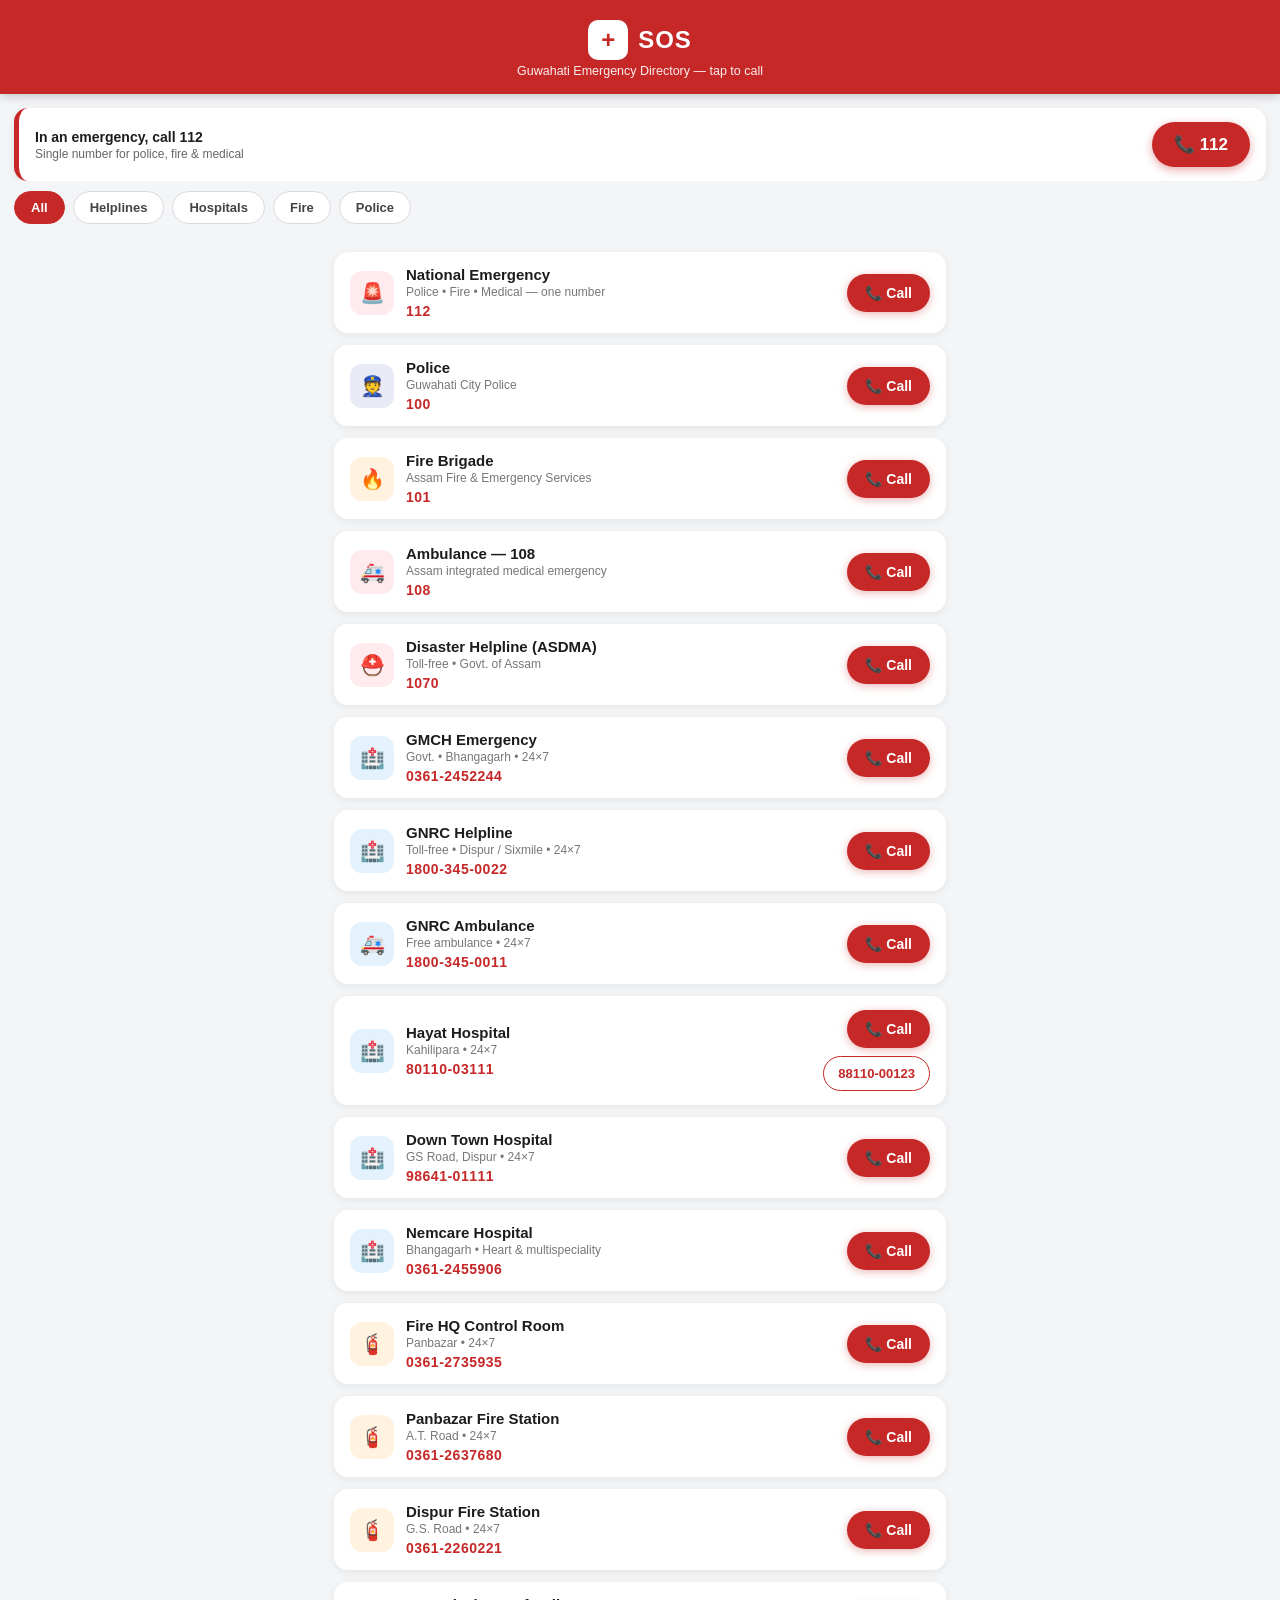
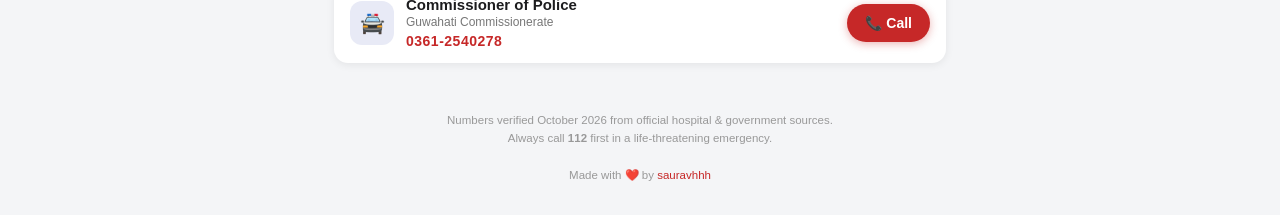
==== docs/index.html @ d59fa304 "SOS: add index.html" ====
<!DOCTYPE html>
<html lang="en">
<head>
<meta charset="UTF-8">
<meta name="viewport" content="width=device-width, initial-scale=1.0, viewport-fit=cover">
<title>SOS — Guwahati Emergency Numbers</title>
<meta name="description" content="Emergency helplines, hospitals, fire and police contacts for Guwahati. Tap to call.">
<meta name="theme-color" content="#c62828">
<link rel="manifest" href="manifest.json">
<link rel="icon" href="icon-192.png" type="image/png">
<link rel="apple-touch-icon" href="icon-192.png">
<style>
  *{margin:0;padding:0;box-sizing:border-box;-webkit-tap-highlight-color:transparent}
  body{font-family:-apple-system,BlinkMacSystemFont,"Segoe UI",Roboto,sans-serif;
    background:#f4f5f7; color:#1c1c1e; min-height:100vh; min-height:100dvh;}
  header{background:#c62828; color:#fff; padding:20px 16px 16px; text-align:center;
    position:sticky; top:0; z-index:10; box-shadow:0 2px 10px rgba(0,0,0,.2);}
  header .sos{display:inline-flex; align-items:center; gap:10px;}
  header .badge{width:40px; height:40px; border-radius:10px; background:#fff;
    display:flex; align-items:center; justify-content:center;
    font-size:24px; font-weight:800; color:#c62828;}
  header h1{font-size:24px; font-weight:800; letter-spacing:1px;}
  header p{font-size:12.5px; opacity:.92; margin-top:4px;}
  .banner{margin:14px 14px 0; background:#fff; border-radius:14px; padding:14px 16px;
    display:flex; align-items:center; justify-content:space-between; gap:12px;
    box-shadow:0 2px 8px rgba(0,0,0,.08); border-left:5px solid #c62828;}
  .banner .t{font-size:14px; font-weight:700;}
  .banner .s{font-size:12px; color:#666; margin-top:2px;}
  .call-big{display:inline-flex; align-items:center; gap:8px; background:#c62828; color:#fff;
    text-decoration:none; font-weight:800; font-size:17px; padding:12px 22px; border-radius:999px;
    box-shadow:0 3px 10px rgba(198,40,40,.4); white-space:nowrap;}
  .call-big:active{transform:scale(.96);}
  .chips{position:sticky; top:104px; z-index:9; background:#f4f5f7; padding:10px 14px;
    display:flex; gap:8px; overflow-x:auto; -webkit-overflow-scrolling:touch;}
  .chip{flex:0 0 auto; border:1.5px solid #d7d9de; background:#fff; color:#444;
    font-size:13px; font-weight:600; padding:8px 16px; border-radius:999px; cursor:pointer;}
  .chip.on{background:#c62828; border-color:#c62828; color:#fff;}
  main{padding:6px 14px 30px; max-width:640px; margin:0 auto;}
  .card{background:#fff; border-radius:14px; padding:14px 16px; margin-top:12px;
    box-shadow:0 2px 8px rgba(0,0,0,.07); display:flex; align-items:center; gap:12px;}
  .card .ic{flex:0 0 44px; width:44px; height:44px; border-radius:12px;
    display:flex; align-items:center; justify-content:center; font-size:20px;}
  .ic.helpline{background:#ffebee;} .ic.hospital{background:#e3f2fd;}
  .ic.fire{background:#fff3e0;} .ic.police{background:#e8eaf6;}
  .card .info{flex:1; min-width:0;}
  .card .name{font-size:15px; font-weight:700;}
  .card .sub{font-size:12px; color:#777; margin-top:2px;}
  .card .num{font-size:14px; font-weight:700; color:#c62828; margin-top:4px;
    font-variant-numeric:tabular-nums; letter-spacing:.5px;}
  .call{display:inline-flex; align-items:center; justify-content:center; gap:6px;
    background:#c62828; color:#fff; text-decoration:none; font-weight:700; font-size:14px;
    padding:11px 18px; border-radius:999px; white-space:nowrap;
    box-shadow:0 2px 8px rgba(198,40,40,.35);}
  .call:active{transform:scale(.95);}
  .call.ghost{background:#fff; color:#c62828; border:1.5px solid #c62828; box-shadow:none;
    padding:9px 14px; margin-top:6px; font-size:13px;}
  .btns{display:flex; flex-direction:column; gap:2px; align-items:flex-end;}
  .empty{text-align:center; color:#888; padding:40px 0; font-size:14px; display:none;}
  footer{text-align:center; font-size:11.5px; color:#999; padding:18px 20px 30px; line-height:1.6;}
  footer a{color:#c62828; text-decoration:none;}
</style>
</head>
<body>
<header>
  <div class="sos"><span class="badge">+</span><h1>SOS</h1></div>
  <p>Guwahati Emergency Directory — tap to call</p>
</header>

<div class="banner">
  <div><div class="t">In an emergency, call 112</div>
  <div class="s">Single number for police, fire &amp; medical</div></div>
  <a class="call-big" href="tel:112">📞 112</a>
</div>

<div class="chips" id="chips"></div>
<main id="list"></main>
<div class="empty" id="empty">No contacts in this category.</div>

<footer>
  Numbers verified October 2026 from official hospital &amp; government sources.<br>
  Always call <b>112</b> first in a life-threatening emergency.<br><br>
  Made with ❤️ by <a href="https://github.com/sauravhhh">sauravhhh</a>
</footer>

<script>
(function(){
  "use strict";
  var DATA = [
    {cat:"helpline", icon:"🚨", name:"National Emergency", sub:"Police • Fire • Medical — one number", num:"112"},
    {cat:"police", icon:"👮", name:"Police", sub:"Guwahati City Police", num:"100"},
    {cat:"fire", icon:"🔥", name:"Fire Brigade", sub:"Assam Fire & Emergency Services", num:"101"},
    {cat:"helpline", icon:"🚑", name:"Ambulance — 108", sub:"Assam integrated medical emergency", num:"108"},
    {cat:"helpline", icon:"⛑️", name:"Disaster Helpline (ASDMA)", sub:"Toll-free • Govt. of Assam", num:"1070"},
    {cat:"hospital", icon:"🏥", name:"GMCH Emergency", sub:"Govt. • Bhangagarh • 24×7", num:"0361-2452244"},
    {cat:"hospital", icon:"🏥", name:"GNRC Helpline", sub:"Toll-free • Dispur / Sixmile • 24×7", num:"1800-345-0022"},
    {cat:"hospital", icon:"🚑", name:"GNRC Ambulance", sub:"Free ambulance • 24×7", num:"1800-345-0011"},
    {cat:"hospital", icon:"🏥", name:"Hayat Hospital", sub:"Kahilipara • 24×7", num:"80110-03111", num2:"88110-00123"},
    {cat:"hospital", icon:"🏥", name:"Down Town Hospital", sub:"GS Road, Dispur • 24×7", num:"98641-01111"},
    {cat:"hospital", icon:"🏥", name:"Nemcare Hospital", sub:"Bhangagarh • Heart & multispeciality", num:"0361-2455906"},
    {cat:"fire", icon:"🧯", name:"Fire HQ Control Room", sub:"Panbazar • 24×7", num:"0361-2735935"},
    {cat:"fire", icon:"🧯", name:"Panbazar Fire Station", sub:"A.T. Road • 24×7", num:"0361-2637680"},
    {cat:"fire", icon:"🧯", name:"Dispur Fire Station", sub:"G.S. Road • 24×7", num:"0361-2260221"},
    {cat:"police", icon:"🚔", name:"Commissioner of Police", sub:"Guwahati Commissionerate", num:"0361-2540278"}
  ];
  var CATS = [["all","All"],["helpline","Helplines"],["hospital","Hospitals"],["fire","Fire"],["police","Police"]];
  var cur = "all";
  var chipsEl = document.getElementById('chips'),
      listEl = document.getElementById('list'),
      emptyEl = document.getElementById('empty');

  function tel(n){ return "tel:+" + n.replace(/[^0-9]/g, "").replace(/^91(?=\d{10}$)/, "91"); }
  // simpler: keep domestic format, tel: handles it
  function telHref(n){ return "tel:" + n.replace(/[^0-9]/g, ""); }

  function render(){
    chipsEl.innerHTML = "";
    CATS.forEach(function(c){
      var b = document.createElement("button");
      b.className = "chip" + (cur === c[0] ? " on" : "");
      b.textContent = c[1];
      b.onclick = function(){ cur = c[0]; render(); };
      chipsEl.appendChild(b);
    });
    listEl.innerHTML = "";
    var n = 0;
    DATA.forEach(function(d){
      if (cur !== "all" && d.cat !== cur) return;
      n++;
      var card = document.createElement("div");
      card.className = "card";
      var btns = '<a class="call" href="' + telHref(d.num) + '">📞 Call</a>';
      if (d.num2) btns += '<a class="call ghost" href="' + telHref(d.num2) + '">' + d.num2 + '</a>';
      card.innerHTML =
        '<div class="ic ' + d.cat + '">' + d.icon + '</div>' +
        '<div class="info"><div class="name">' + d.name + '</div>' +
        '<div class="sub">' + d.sub + '</div>' +
        '<div class="num">' + d.num + '</div></div>' +
        '<div class="btns">' + btns + '</div>';
      listEl.appendChild(card);
    });
    emptyEl.style.display = n ? "none" : "block";
  }
  render();

  if ('serviceWorker' in navigator){
    window.addEventListener('load', function(){
      navigator.serviceWorker.register('sw.js').catch(function(){});
    });
  }
})();
</script>
</body>
</html>
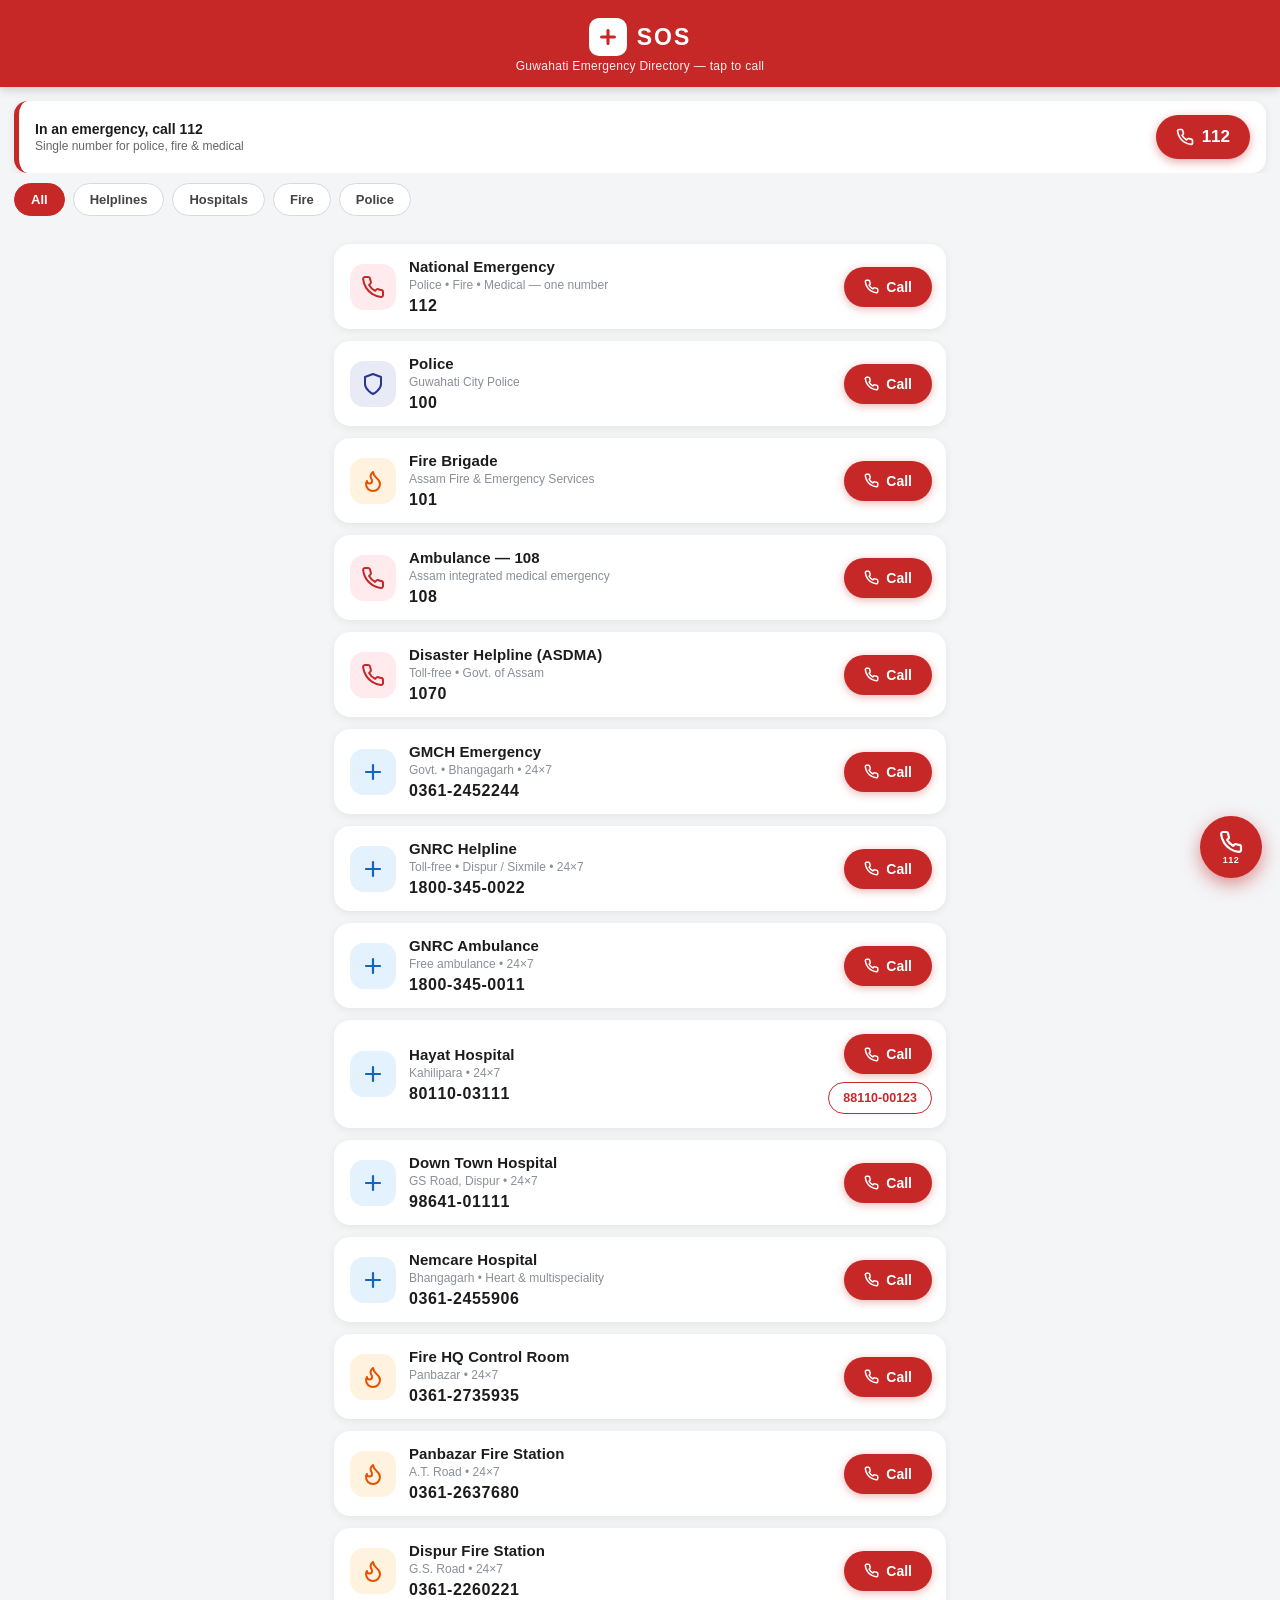
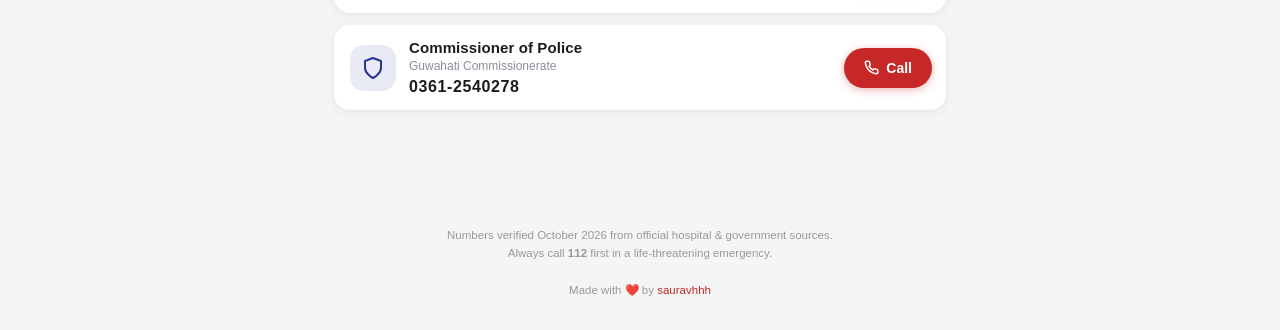
==== commit 36e31484: "SOS: refined UI, cross icon" ====
--- a/docs/index.html
+++ b/docs/index.html
@@ -13,68 +13,85 @@
   *{margin:0;padding:0;box-sizing:border-box;-webkit-tap-highlight-color:transparent}
   body{font-family:-apple-system,BlinkMacSystemFont,"Segoe UI",Roboto,sans-serif;
     background:#f4f5f7; color:#1c1c1e; min-height:100vh; min-height:100dvh;}
-  header{background:#c62828; color:#fff; padding:20px 16px 16px; text-align:center;
+  header{background:#c62828; color:#fff; padding:18px 16px 14px; text-align:center;
     position:sticky; top:0; z-index:10; box-shadow:0 2px 10px rgba(0,0,0,.2);}
   header .sos{display:inline-flex; align-items:center; gap:10px;}
-  header .badge{width:40px; height:40px; border-radius:10px; background:#fff;
-    display:flex; align-items:center; justify-content:center;
-    font-size:24px; font-weight:800; color:#c62828;}
-  header h1{font-size:24px; font-weight:800; letter-spacing:1px;}
-  header p{font-size:12.5px; opacity:.92; margin-top:4px;}
+  header .badge{width:38px; height:38px; border-radius:10px; background:#fff;
+    display:flex; align-items:center; justify-content:center;}
+  header h1{font-size:23px; font-weight:800; letter-spacing:2px;}
+  header p{font-size:12px; opacity:.92; margin-top:3px; letter-spacing:.3px;}
   .banner{margin:14px 14px 0; background:#fff; border-radius:14px; padding:14px 16px;
     display:flex; align-items:center; justify-content:space-between; gap:12px;
     box-shadow:0 2px 8px rgba(0,0,0,.08); border-left:5px solid #c62828;}
   .banner .t{font-size:14px; font-weight:700;}
   .banner .s{font-size:12px; color:#666; margin-top:2px;}
   .call-big{display:inline-flex; align-items:center; gap:8px; background:#c62828; color:#fff;
-    text-decoration:none; font-weight:800; font-size:17px; padding:12px 22px; border-radius:999px;
+    text-decoration:none; font-weight:800; font-size:17px; padding:12px 20px; border-radius:999px;
     box-shadow:0 3px 10px rgba(198,40,40,.4); white-space:nowrap;}
   .call-big:active{transform:scale(.96);}
-  .chips{position:sticky; top:104px; z-index:9; background:#f4f5f7; padding:10px 14px;
-    display:flex; gap:8px; overflow-x:auto; -webkit-overflow-scrolling:touch;}
+  .chips{position:sticky; top:100px; z-index:9; background:#f4f5f7; padding:10px 14px;
+    display:flex; gap:8px; overflow-x:auto; -webkit-overflow-scrolling:touch; scrollbar-width:none;}
+  .chips::-webkit-scrollbar{display:none;}
   .chip{flex:0 0 auto; border:1.5px solid #d7d9de; background:#fff; color:#444;
     font-size:13px; font-weight:600; padding:8px 16px; border-radius:999px; cursor:pointer;}
   .chip.on{background:#c62828; border-color:#c62828; color:#fff;}
-  main{padding:6px 14px 30px; max-width:640px; margin:0 auto;}
-  .card{background:#fff; border-radius:14px; padding:14px 16px; margin-top:12px;
-    box-shadow:0 2px 8px rgba(0,0,0,.07); display:flex; align-items:center; gap:12px;}
-  .card .ic{flex:0 0 44px; width:44px; height:44px; border-radius:12px;
-    display:flex; align-items:center; justify-content:center; font-size:20px;}
-  .ic.helpline{background:#ffebee;} .ic.hospital{background:#e3f2fd;}
-  .ic.fire{background:#fff3e0;} .ic.police{background:#e8eaf6;}
+  main{padding:6px 14px 110px; max-width:640px; margin:0 auto;}
+  .card{background:#fff; border-radius:16px; padding:14px 14px 14px 16px; margin-top:12px;
+    box-shadow:0 2px 10px rgba(0,0,0,.07); display:flex; align-items:center; gap:13px;}
+  .card .ic{flex:0 0 46px; width:46px; height:46px; border-radius:14px;
+    display:flex; align-items:center; justify-content:center;}
+  .ic.helpline{background:#ffebee; color:#c62828;}
+  .ic.hospital{background:#e3f2fd; color:#1565c0;}
+  .ic.fire{background:#fff3e0; color:#e65100;}
+  .ic.police{background:#e8eaf6; color:#283593;}
   .card .info{flex:1; min-width:0;}
-  .card .name{font-size:15px; font-weight:700;}
-  .card .sub{font-size:12px; color:#777; margin-top:2px;}
-  .card .num{font-size:14px; font-weight:700; color:#c62828; margin-top:4px;
-    font-variant-numeric:tabular-nums; letter-spacing:.5px;}
-  .call{display:inline-flex; align-items:center; justify-content:center; gap:6px;
+  .card .name{font-size:15px; font-weight:700; letter-spacing:.1px;}
+  .card .sub{font-size:12px; color:#8a8f98; margin-top:3px;}
+  .card .num{font-size:16px; font-weight:800; color:#1c1c1e; margin-top:5px;
+    font-variant-numeric:tabular-nums; letter-spacing:.6px;}
+  .call{display:inline-flex; align-items:center; justify-content:center; gap:7px;
     background:#c62828; color:#fff; text-decoration:none; font-weight:700; font-size:14px;
-    padding:11px 18px; border-radius:999px; white-space:nowrap;
+    padding:12px 20px; border-radius:999px; white-space:nowrap;
     box-shadow:0 2px 8px rgba(198,40,40,.35);}
   .call:active{transform:scale(.95);}
   .call.ghost{background:#fff; color:#c62828; border:1.5px solid #c62828; box-shadow:none;
-    padding:9px 14px; margin-top:6px; font-size:13px;}
-  .btns{display:flex; flex-direction:column; gap:2px; align-items:flex-end;}
+    padding:8px 14px; margin-top:8px; font-size:12.5px;}
+  .btns{display:flex; flex-direction:column; align-items:flex-end;}
+  .fab{position:fixed; right:18px; bottom:22px; z-index:20; width:62px; height:62px;
+    border-radius:50%; background:#c62828; color:#fff; display:flex; flex-direction:column;
+    align-items:center; justify-content:center; text-decoration:none;
+    box-shadow:0 6px 18px rgba(198,40,40,.5);}
+  .fab:active{transform:scale(.93);}
+  .fab span{font-size:9px; font-weight:800; letter-spacing:.5px; margin-top:1px;}
   .empty{text-align:center; color:#888; padding:40px 0; font-size:14px; display:none;}
-  footer{text-align:center; font-size:11.5px; color:#999; padding:18px 20px 30px; line-height:1.6;}
+  footer{text-align:center; font-size:11.5px; color:#999; padding:6px 20px 30px; line-height:1.6;}
   footer a{color:#c62828; text-decoration:none;}
 </style>
 </head>
 <body>
 <header>
-  <div class="sos"><span class="badge">+</span><h1>SOS</h1></div>
+  <div class="sos"><span class="badge">
+    <svg width="22" height="22" viewBox="0 0 24 24" fill="none" stroke="#c62828" stroke-width="3.4" stroke-linecap="round"><path d="M12 5v14M5 12h14"/></svg>
+  </span><h1>SOS</h1></div>
   <p>Guwahati Emergency Directory — tap to call</p>
 </header>
 
 <div class="banner">
   <div><div class="t">In an emergency, call 112</div>
   <div class="s">Single number for police, fire &amp; medical</div></div>
-  <a class="call-big" href="tel:112">📞 112</a>
+  <a class="call-big" href="tel:112">
+    <svg width="18" height="18" viewBox="0 0 24 24" fill="none" stroke="#fff" stroke-width="2.2" stroke-linecap="round" stroke-linejoin="round"><path d="M22 16.92v3a2 2 0 0 1-2.18 2 19.79 19.79 0 0 1-8.63-3.07 19.5 19.5 0 0 1-6-6 19.79 19.79 0 0 1-3.07-8.67A2 2 0 0 1 4.11 2h3a2 2 0 0 1 2 1.72c.13.96.36 1.9.7 2.81a2 2 0 0 1-.45 2.11L8.09 9.91a16 16 0 0 0 6 6l1.27-1.27a2 2 0 0 1 2.11-.45c.91.34 1.85.57 2.81.7A2 2 0 0 1 22 16.92z"/></svg>
+    112</a>
 </div>
 
 <div class="chips" id="chips"></div>
 <main id="list"></main>
 <div class="empty" id="empty">No contacts in this category.</div>
+
+<a class="fab" href="tel:112" aria-label="Call 112">
+  <svg width="24" height="24" viewBox="0 0 24 24" fill="none" stroke="#fff" stroke-width="2.2" stroke-linecap="round" stroke-linejoin="round"><path d="M22 16.92v3a2 2 0 0 1-2.18 2 19.79 19.79 0 0 1-8.63-3.07 19.5 19.5 0 0 1-6-6 19.79 19.79 0 0 1-3.07-8.67A2 2 0 0 1 4.11 2h3a2 2 0 0 1 2 1.72c.13.96.36 1.9.7 2.81a2 2 0 0 1-.45 2.11L8.09 9.91a16 16 0 0 0 6 6l1.27-1.27a2 2 0 0 1 2.11-.45c.91.34 1.85.57 2.81.7A2 2 0 0 1 22 16.92z"/></svg>
+  <span>112</span>
+</a>
 
 <footer>
   Numbers verified October 2026 from official hospital &amp; government sources.<br>
@@ -85,22 +102,29 @@
 <script>
 (function(){
   "use strict";
+  var IC = {
+    helpline: '<svg width="24" height="24" viewBox="0 0 24 24" fill="none" stroke="currentColor" stroke-width="2" stroke-linecap="round" stroke-linejoin="round"><path d="M22 16.92v3a2 2 0 0 1-2.18 2 19.79 19.79 0 0 1-8.63-3.07 19.5 19.5 0 0 1-6-6 19.79 19.79 0 0 1-3.07-8.67A2 2 0 0 1 4.11 2h3a2 2 0 0 1 2 1.72c.13.96.36 1.9.7 2.81a2 2 0 0 1-.45 2.11L8.09 9.91a16 16 0 0 0 6 6l1.27-1.27a2 2 0 0 1 2.11-.45c.91.34 1.85.57 2.81.7A2 2 0 0 1 22 16.92z"/></svg>',
+    hospital: '<svg width="24" height="24" viewBox="0 0 24 24" fill="none" stroke="currentColor" stroke-width="2.2" stroke-linecap="round"><path d="M12 5v14M5 12h14"/></svg>',
+    fire: '<svg width="24" height="24" viewBox="0 0 24 24" fill="none" stroke="currentColor" stroke-width="2" stroke-linecap="round" stroke-linejoin="round"><path d="M8.5 14.5A2.5 2.5 0 0 0 11 12c0-1.38-.5-2-1-3-1.072-2.143-.224-4.054 2-6 .5 2.5 2 4.9 4 6.5 2 1.6 3 3.5 3 5.5a7 7 0 1 1-14 0c0-1.153.433-2.294 1-3a2.5 2.5 0 0 0 2.5 2.5z"/></svg>',
+    police: '<svg width="24" height="24" viewBox="0 0 24 24" fill="none" stroke="currentColor" stroke-width="2" stroke-linecap="round" stroke-linejoin="round"><path d="M12 22s8-4 8-10V5l-8-3-8 3v7c0 6 8 10 8 10z"/></svg>'
+  };
+  var PHONE = '<svg width="15" height="15" viewBox="0 0 24 24" fill="none" stroke="#fff" stroke-width="2.4" stroke-linecap="round" stroke-linejoin="round"><path d="M22 16.92v3a2 2 0 0 1-2.18 2 19.79 19.79 0 0 1-8.63-3.07 19.5 19.5 0 0 1-6-6 19.79 19.79 0 0 1-3.07-8.67A2 2 0 0 1 4.11 2h3a2 2 0 0 1 2 1.72c.13.96.36 1.9.7 2.81a2 2 0 0 1-.45 2.11L8.09 9.91a16 16 0 0 0 6 6l1.27-1.27a2 2 0 0 1 2.11-.45c.91.34 1.85.57 2.81.7A2 2 0 0 1 22 16.92z"/></svg>';
   var DATA = [
-    {cat:"helpline", icon:"🚨", name:"National Emergency", sub:"Police • Fire • Medical — one number", num:"112"},
-    {cat:"police", icon:"👮", name:"Police", sub:"Guwahati City Police", num:"100"},
-    {cat:"fire", icon:"🔥", name:"Fire Brigade", sub:"Assam Fire & Emergency Services", num:"101"},
-    {cat:"helpline", icon:"🚑", name:"Ambulance — 108", sub:"Assam integrated medical emergency", num:"108"},
-    {cat:"helpline", icon:"⛑️", name:"Disaster Helpline (ASDMA)", sub:"Toll-free • Govt. of Assam", num:"1070"},
-    {cat:"hospital", icon:"🏥", name:"GMCH Emergency", sub:"Govt. • Bhangagarh • 24×7", num:"0361-2452244"},
-    {cat:"hospital", icon:"🏥", name:"GNRC Helpline", sub:"Toll-free • Dispur / Sixmile • 24×7", num:"1800-345-0022"},
-    {cat:"hospital", icon:"🚑", name:"GNRC Ambulance", sub:"Free ambulance • 24×7", num:"1800-345-0011"},
-    {cat:"hospital", icon:"🏥", name:"Hayat Hospital", sub:"Kahilipara • 24×7", num:"80110-03111", num2:"88110-00123"},
-    {cat:"hospital", icon:"🏥", name:"Down Town Hospital", sub:"GS Road, Dispur • 24×7", num:"98641-01111"},
-    {cat:"hospital", icon:"🏥", name:"Nemcare Hospital", sub:"Bhangagarh • Heart & multispeciality", num:"0361-2455906"},
-    {cat:"fire", icon:"🧯", name:"Fire HQ Control Room", sub:"Panbazar • 24×7", num:"0361-2735935"},
-    {cat:"fire", icon:"🧯", name:"Panbazar Fire Station", sub:"A.T. Road • 24×7", num:"0361-2637680"},
-    {cat:"fire", icon:"🧯", name:"Dispur Fire Station", sub:"G.S. Road • 24×7", num:"0361-2260221"},
-    {cat:"police", icon:"🚔", name:"Commissioner of Police", sub:"Guwahati Commissionerate", num:"0361-2540278"}
+    {cat:"helpline", name:"National Emergency", sub:"Police • Fire • Medical — one number", num:"112"},
+    {cat:"police", name:"Police", sub:"Guwahati City Police", num:"100"},
+    {cat:"fire", name:"Fire Brigade", sub:"Assam Fire & Emergency Services", num:"101"},
+    {cat:"helpline", name:"Ambulance — 108", sub:"Assam integrated medical emergency", num:"108"},
+    {cat:"helpline", name:"Disaster Helpline (ASDMA)", sub:"Toll-free • Govt. of Assam", num:"1070"},
+    {cat:"hospital", name:"GMCH Emergency", sub:"Govt. • Bhangagarh • 24×7", num:"0361-2452244"},
+    {cat:"hospital", name:"GNRC Helpline", sub:"Toll-free • Dispur / Sixmile • 24×7", num:"1800-345-0022"},
+    {cat:"hospital", name:"GNRC Ambulance", sub:"Free ambulance • 24×7", num:"1800-345-0011"},
+    {cat:"hospital", name:"Hayat Hospital", sub:"Kahilipara • 24×7", num:"80110-03111", num2:"88110-00123"},
+    {cat:"hospital", name:"Down Town Hospital", sub:"GS Road, Dispur • 24×7", num:"98641-01111"},
+    {cat:"hospital", name:"Nemcare Hospital", sub:"Bhangagarh • Heart & multispeciality", num:"0361-2455906"},
+    {cat:"fire", name:"Fire HQ Control Room", sub:"Panbazar • 24×7", num:"0361-2735935"},
+    {cat:"fire", name:"Panbazar Fire Station", sub:"A.T. Road • 24×7", num:"0361-2637680"},
+    {cat:"fire", name:"Dispur Fire Station", sub:"G.S. Road • 24×7", num:"0361-2260221"},
+    {cat:"police", name:"Commissioner of Police", sub:"Guwahati Commissionerate", num:"0361-2540278"}
   ];
   var CATS = [["all","All"],["helpline","Helplines"],["hospital","Hospitals"],["fire","Fire"],["police","Police"]];
   var cur = "all";
@@ -108,8 +132,6 @@
       listEl = document.getElementById('list'),
       emptyEl = document.getElementById('empty');
 
-  function tel(n){ return "tel:+" + n.replace(/[^0-9]/g, "").replace(/^91(?=\d{10}$)/, "91"); }
-  // simpler: keep domestic format, tel: handles it
   function telHref(n){ return "tel:" + n.replace(/[^0-9]/g, ""); }
 
   function render(){
@@ -128,10 +150,10 @@
       n++;
       var card = document.createElement("div");
       card.className = "card";
-      var btns = '<a class="call" href="' + telHref(d.num) + '">📞 Call</a>';
+      var btns = '<a class="call" href="' + telHref(d.num) + '">' + PHONE + 'Call</a>';
       if (d.num2) btns += '<a class="call ghost" href="' + telHref(d.num2) + '">' + d.num2 + '</a>';
       card.innerHTML =
-        '<div class="ic ' + d.cat + '">' + d.icon + '</div>' +
+        '<div class="ic ' + d.cat + '">' + IC[d.cat] + '</div>' +
         '<div class="info"><div class="name">' + d.name + '</div>' +
         '<div class="sub">' + d.sub + '</div>' +
         '<div class="num">' + d.num + '</div></div>' +
